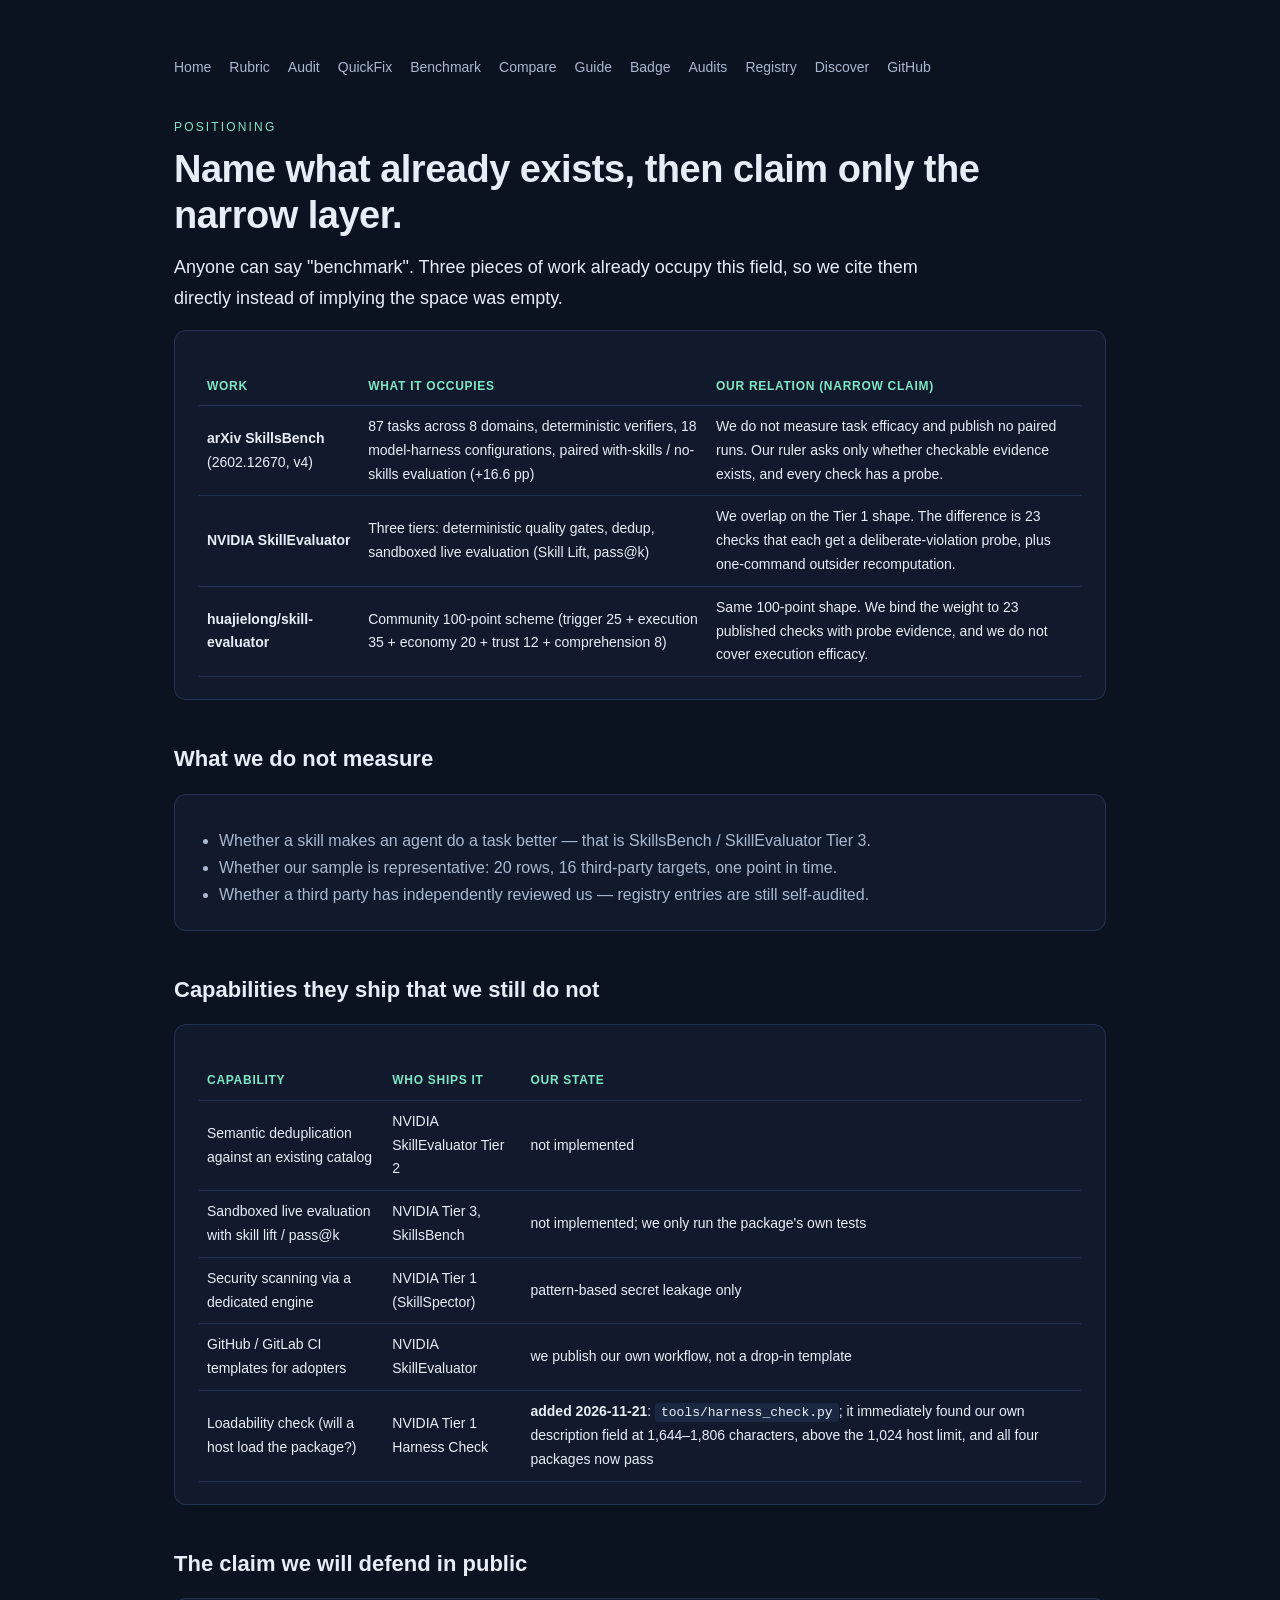
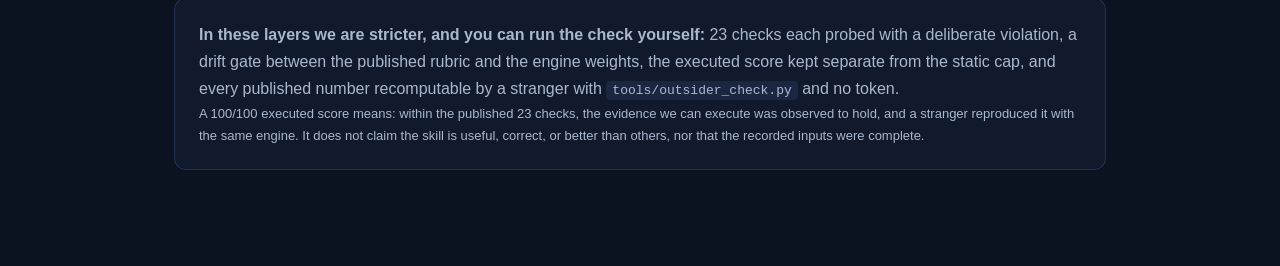
==== skills/lgd-skill-review/docs/positioning.html @ 387d1260 "sync: loadability check, trimmed descriptions, refreshed parity, claim/url gates" ====
<!DOCTYPE html>
<html lang="en">
<head>
<meta charset="utf-8">
<meta name="viewport" content="width=device-width,initial-scale=1">
<title>Positioning — what exists, what we do not claim</title>
<meta name="description" content="Named prior work in skill evaluation, and the narrow layer we can prove on the spot.">
<link rel="canonical" href="https://zhaoxinghua09-cell.github.io/lgd-skill-review/positioning.html">
<meta property="og:title" content="Positioning — what exists, what we do not claim">
<meta property="og:description" content="Named prior work in skill evaluation, and the narrow layer we can prove on the spot.">
<meta property="og:type" content="website">
<style>
:root{--bg:#0b1220;--card:#111a2c;--line:rgba(122,160,255,.18);--fg:#e8eef8;--mut:#a9b8d0;--acc:#7fe7c4;--warn:#f2a65a}
*{box-sizing:border-box;margin:0;padding:0}
body{background:var(--bg);color:var(--fg);font:16px/1.7 -apple-system,"Segoe UI","Microsoft YaHei",Arial,sans-serif}
.wrap{max-width:980px;margin:0 auto;padding:56px 24px 96px}
nav{display:flex;gap:18px;flex-wrap:wrap;font-size:14px;color:var(--mut);margin-bottom:36px}
nav a{color:var(--mut);text-decoration:none;border-bottom:1px solid transparent}
nav a:hover{color:var(--acc);border-color:var(--acc)}
.kick{color:var(--acc);letter-spacing:.18em;text-transform:uppercase;font-size:12px}
h1{font-size:38px;line-height:1.2;margin:10px 0 14px;letter-spacing:-.5px}
h2{font-size:22px;margin:40px 0 12px}
h3{font-size:16px;margin:20px 0 8px}
p,li{color:var(--mut)}
.lead{font-size:18px;color:var(--fg);max-width:760px}
.card{background:var(--card);border:1px solid var(--line);border-radius:12px;padding:22px 24px;margin-top:16px}
table{width:100%;border-collapse:collapse;margin-top:14px;font-size:14px}
th,td{text-align:left;padding:9px 8px;border-bottom:1px solid var(--line)}
th{color:var(--acc);font-weight:600;letter-spacing:.06em;font-size:12px;text-transform:uppercase}
td.num{text-align:right;font-variant-numeric:tabular-nums;width:64px}
.bad{color:var(--warn)} .good{color:var(--acc)}
code{background:rgba(88,124,200,.14);padding:2px 6px;border-radius:4px;font-size:13px}
pre{background:#0a0f1a;border:1px solid var(--line);border-radius:10px;padding:16px;overflow-x:auto;margin-top:12px}
pre code{background:none;padding:0}
ul{margin:10px 0 0 20px}
.tag{display:inline-block;font-size:12px;color:var(--acc);border:1px solid rgba(127,231,196,.4);border-radius:4px;padding:3px 8px;margin:4px 6px 0 0}
.a{color:var(--acc);text-decoration:none}
.foot{margin-top:56px;padding-top:22px;border-top:1px solid var(--line);font-size:13px;color:#6f86a6}
</style>
<script type="application/ld+json">{
  "@context":"https://schema.org",
  "@type":"SoftwareApplication",
  "name":"lgd-skill-review",
  "applicationCategory":"DeveloperApplication",
  "operatingSystem":"Any",
  "description":"Six-dimension verifiability auditor for agent skills. Every deduction cites evidence; every result includes a remediation order.",
  "url":"https://zhaoxinghua09-cell.github.io/lgd-skill-review/",
  "codeRepository":"https://github.com/zhaoxinghua09-cell/lgd-skill-review",
  "license":"https://opensource.org/licenses/MIT",
  "offers":{"@type":"Offer","price":"0","priceCurrency":"USD"}
}</script>

</head>
<body>
<div class="wrap">
<nav>
<a href="./index.html">Home</a>
<a href="./rubric.html">Rubric</a>
<a href="./skill-review.html">Audit</a>
<a href="./quickfix.html">QuickFix</a>
<a href="./benchmark.html">Benchmark</a>
<a href="./compare.html">Compare</a>
<a href="./guide.html">Guide</a>
<a href="./badge.html">Badge</a>
<a href="./audits.html">Audits</a>
<a href="./registry.html">Registry</a>
<a href="./discover.html">Discover</a>
<a href="https://github.com/zhaoxinghua09-cell/lgd-skill-review">GitHub</a>
</nav>

<div class="kick">positioning</div>
<h1>Name what already exists, then claim only the narrow layer.</h1>
<p class="lead">Anyone can say "benchmark". Three pieces of work already occupy this field, so we cite them
directly instead of implying the space was empty.</p>
<div class="card"><table>
<tr><th>work</th><th>what it occupies</th><th>our relation (narrow claim)</th></tr>
<tr><td><b>arXiv SkillsBench</b> (2602.12670, v4)</td><td>87 tasks across 8 domains, deterministic
verifiers, 18 model-harness configurations, paired with-skills / no-skills evaluation (+16.6 pp)</td>
<td>We do not measure task efficacy and publish no paired runs. Our ruler asks only whether checkable
evidence exists, and every check has a probe.</td></tr>
<tr><td><b>NVIDIA SkillEvaluator</b></td><td>Three tiers: deterministic quality gates, dedup, sandboxed live
evaluation (Skill Lift, pass@k)</td><td>We overlap on the Tier 1 shape. The difference is 23 checks that each
get a deliberate-violation probe, plus one-command outsider recomputation.</td></tr>
<tr><td><b>huajielong/skill-evaluator</b></td><td>Community 100-point scheme (trigger 25 + execution 35 +
economy 20 + trust 12 + comprehension 8)</td><td>Same 100-point shape. We bind the weight to 23 published
checks with probe evidence, and we do not cover execution efficacy.</td></tr>
</table></div>

<h2>What we do not measure</h2>
<div class="card"><ul>
<li>Whether a skill makes an agent do a task better — that is SkillsBench / SkillEvaluator Tier 3.</li>
<li>Whether our sample is representative: 20 rows, 16 third-party targets, one point in time.</li>
<li>Whether a third party has independently reviewed us — registry entries are still self-audited.</li>
</ul></div>

<h2>Capabilities they ship that we still do not</h2>
<div class="card"><table>
<tr><th>capability</th><th>who ships it</th><th>our state</th></tr>
<tr><td>Semantic deduplication against an existing catalog</td><td>NVIDIA SkillEvaluator Tier 2</td>
<td>not implemented</td></tr>
<tr><td>Sandboxed live evaluation with skill lift / pass@k</td><td>NVIDIA Tier 3, SkillsBench</td>
<td>not implemented; we only run the package's own tests</td></tr>
<tr><td>Security scanning via a dedicated engine</td><td>NVIDIA Tier 1 (SkillSpector)</td>
<td>pattern-based secret leakage only</td></tr>
<tr><td>GitHub / GitLab CI templates for adopters</td><td>NVIDIA SkillEvaluator</td>
<td>we publish our own workflow, not a drop-in template</td></tr>
<tr><td>Loadability check (will a host load the package?)</td><td>NVIDIA Tier 1 Harness Check</td>
<td><b>added 2026-11-21</b>: <code>tools/harness_check.py</code>; it immediately found our own
description field at 1,644–1,806 characters, above the 1,024 host limit, and all four packages now pass</td></tr>
</table></div>

<h2>The claim we will defend in public</h2>
<div class="card"><p><b>In these layers we are stricter, and you can run the check yourself:</b> 23 checks each
probed with a deliberate violation, a drift gate between the published rubric and the engine weights, the
executed score kept separate from the static cap, and every published number recomputable by a stranger with
<code>tools/outsider_check.py</code> and no token.</p>
<p style="font-size:13px">A 100/100 executed score means: within the published 23 checks, the evidence we can
execute was observed to hold, and a stranger reproduced it with the same engine. It does not claim the skill
is useful, correct, or better than others, nor that the recorded inputs were complete.</p></div>
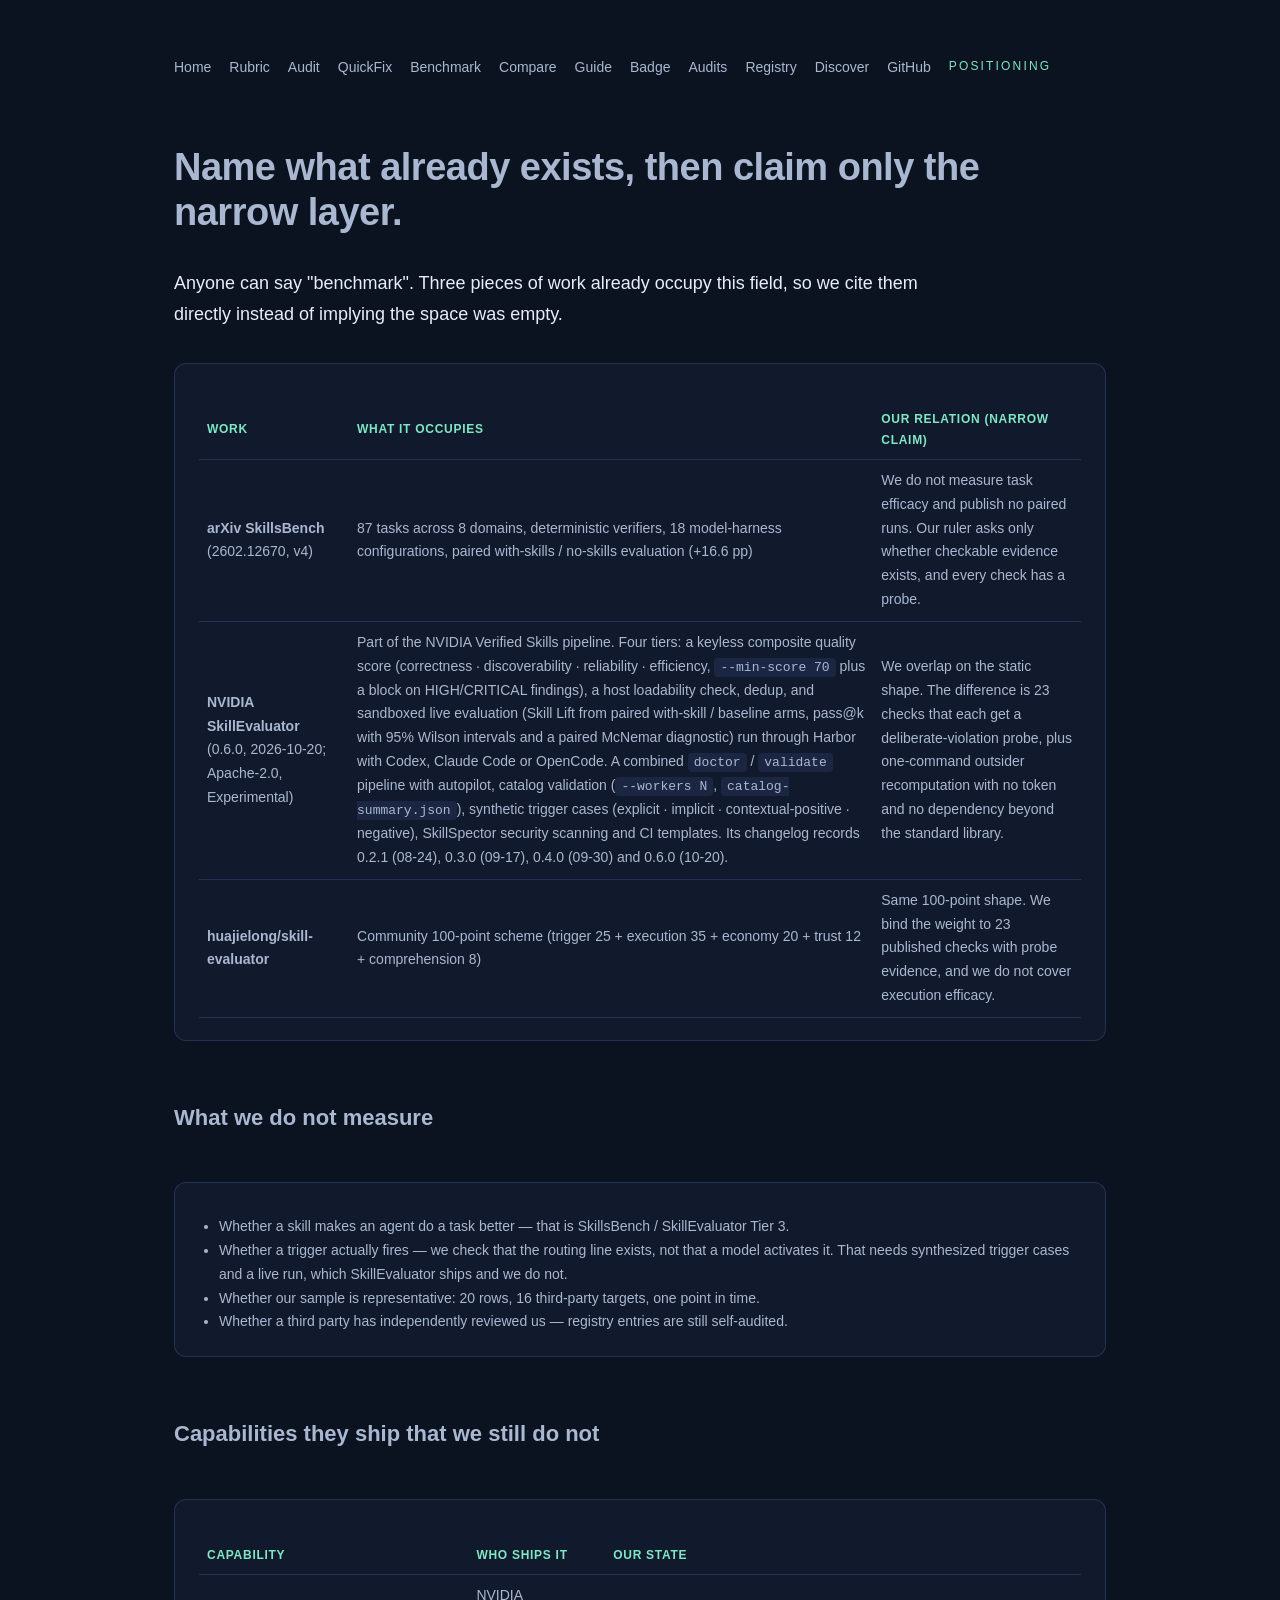
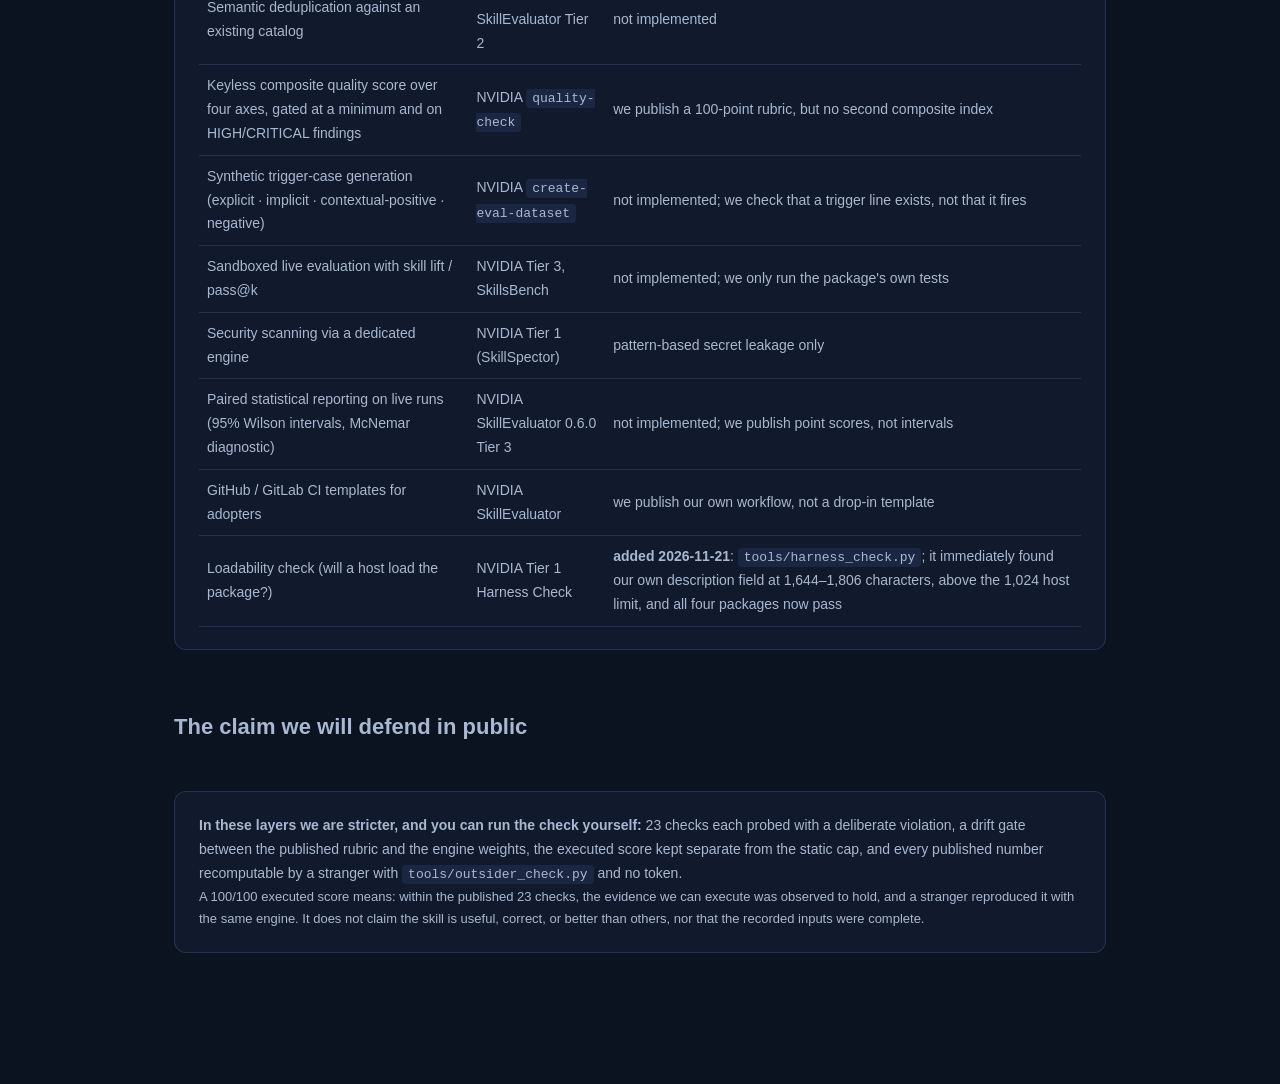
==== commit 78408c8e: "sync(lock): refresh four skills to current release and re-sign (seq 2)" ====
--- a/skills/lgd-skill-review/docs/positioning.html
+++ b/skills/lgd-skill-review/docs/positioning.html
@@ -9,34 +9,7 @@
 <meta property="og:title" content="Positioning — what exists, what we do not claim">
 <meta property="og:description" content="Named prior work in skill evaluation, and the narrow layer we can prove on the spot.">
 <meta property="og:type" content="website">
-<style>
-:root{--bg:#0b1220;--card:#111a2c;--line:rgba(122,160,255,.18);--fg:#e8eef8;--mut:#a9b8d0;--acc:#7fe7c4;--warn:#f2a65a}
-*{box-sizing:border-box;margin:0;padding:0}
-body{background:var(--bg);color:var(--fg);font:16px/1.7 -apple-system,"Segoe UI","Microsoft YaHei",Arial,sans-serif}
-.wrap{max-width:980px;margin:0 auto;padding:56px 24px 96px}
-nav{display:flex;gap:18px;flex-wrap:wrap;font-size:14px;color:var(--mut);margin-bottom:36px}
-nav a{color:var(--mut);text-decoration:none;border-bottom:1px solid transparent}
-nav a:hover{color:var(--acc);border-color:var(--acc)}
-.kick{color:var(--acc);letter-spacing:.18em;text-transform:uppercase;font-size:12px}
-h1{font-size:38px;line-height:1.2;margin:10px 0 14px;letter-spacing:-.5px}
-h2{font-size:22px;margin:40px 0 12px}
-h3{font-size:16px;margin:20px 0 8px}
-p,li{color:var(--mut)}
-.lead{font-size:18px;color:var(--fg);max-width:760px}
-.card{background:var(--card);border:1px solid var(--line);border-radius:12px;padding:22px 24px;margin-top:16px}
-table{width:100%;border-collapse:collapse;margin-top:14px;font-size:14px}
-th,td{text-align:left;padding:9px 8px;border-bottom:1px solid var(--line)}
-th{color:var(--acc);font-weight:600;letter-spacing:.06em;font-size:12px;text-transform:uppercase}
-td.num{text-align:right;font-variant-numeric:tabular-nums;width:64px}
-.bad{color:var(--warn)} .good{color:var(--acc)}
-code{background:rgba(88,124,200,.14);padding:2px 6px;border-radius:4px;font-size:13px}
-pre{background:#0a0f1a;border:1px solid var(--line);border-radius:10px;padding:16px;overflow-x:auto;margin-top:12px}
-pre code{background:none;padding:0}
-ul{margin:10px 0 0 20px}
-.tag{display:inline-block;font-size:12px;color:var(--acc);border:1px solid rgba(127,231,196,.4);border-radius:4px;padding:3px 8px;margin:4px 6px 0 0}
-.a{color:var(--acc);text-decoration:none}
-.foot{margin-top:56px;padding-top:22px;border-top:1px solid var(--line);font-size:13px;color:#6f86a6}
-</style>
+<link rel="stylesheet" href="assets/site.css">
 <script type="application/ld+json">{
   "@context":"https://schema.org",
   "@type":"SoftwareApplication",
@@ -54,19 +27,7 @@
 <body>
 <div class="wrap">
 <nav>
-<a href="./index.html">Home</a>
-<a href="./rubric.html">Rubric</a>
-<a href="./skill-review.html">Audit</a>
-<a href="./quickfix.html">QuickFix</a>
-<a href="./benchmark.html">Benchmark</a>
-<a href="./compare.html">Compare</a>
-<a href="./guide.html">Guide</a>
-<a href="./badge.html">Badge</a>
-<a href="./audits.html">Audits</a>
-<a href="./registry.html">Registry</a>
-<a href="./discover.html">Discover</a>
-<a href="https://github.com/zhaoxinghua09-cell/lgd-skill-review">GitHub</a>
-</nav>
+<nav><a href="./index.html">Home</a><a href="./rubric.html">Rubric</a><a href="./skill-review.html">Audit</a><a href="./quickfix.html">QuickFix</a><a href="./benchmark.html">Benchmark</a><a href="./compare.html">Compare</a><a href="./guide.html">Guide</a><a href="./badge.html">Badge</a><a href="./audits.html">Audits</a><a href="./registry.html">Registry</a><a href="./discover.html">Discover</a><a href="https://github.com/zhaoxinghua09-cell/lgd-skill-review">GitHub</a></nav>
 
 <div class="kick">positioning</div>
 <h1>Name what already exists, then claim only the narrow layer.</h1>
@@ -78,9 +39,17 @@
 verifiers, 18 model-harness configurations, paired with-skills / no-skills evaluation (+16.6 pp)</td>
 <td>We do not measure task efficacy and publish no paired runs. Our ruler asks only whether checkable
 evidence exists, and every check has a probe.</td></tr>
-<tr><td><b>NVIDIA SkillEvaluator</b></td><td>Three tiers: deterministic quality gates, dedup, sandboxed live
-evaluation (Skill Lift, pass@k)</td><td>We overlap on the Tier 1 shape. The difference is 23 checks that each
-get a deliberate-violation probe, plus one-command outsider recomputation.</td></tr>
+<tr><td><b>NVIDIA SkillEvaluator</b> (0.6.0, 2026-10-20; Apache-2.0, Experimental)</td><td>Part of the
+NVIDIA Verified Skills pipeline. Four tiers: a keyless composite quality score (correctness · discoverability
+· reliability · efficiency, <code>--min-score 70</code> plus a block on HIGH/CRITICAL findings), a host
+loadability check, dedup, and sandboxed live evaluation (Skill Lift from paired with-skill / baseline arms,
+pass@k with 95% Wilson intervals and a paired McNemar diagnostic) run through Harbor with Codex, Claude Code
+or OpenCode. A combined <code>doctor</code> / <code>validate</code> pipeline with autopilot, catalog validation
+(<code>--workers N</code>, <code>catalog-summary.json</code>), synthetic trigger cases (explicit · implicit ·
+contextual-positive · negative), SkillSpector security scanning and CI templates. Its changelog records
+0.2.1 (08-24), 0.3.0 (09-17), 0.4.0 (09-30) and 0.6.0 (10-20).</td><td>We overlap on the static shape. The
+difference is 23 checks that each get a deliberate-violation probe, plus one-command outsider recomputation
+with no token and no dependency beyond the standard library.</td></tr>
 <tr><td><b>huajielong/skill-evaluator</b></td><td>Community 100-point scheme (trigger 25 + execution 35 +
 economy 20 + trust 12 + comprehension 8)</td><td>Same 100-point shape. We bind the weight to 23 published
 checks with probe evidence, and we do not cover execution efficacy.</td></tr>
@@ -89,6 +58,8 @@
 <h2>What we do not measure</h2>
 <div class="card"><ul>
 <li>Whether a skill makes an agent do a task better — that is SkillsBench / SkillEvaluator Tier 3.</li>
+<li>Whether a trigger actually fires — we check that the routing line exists, not that a model activates it.
+That needs synthesized trigger cases and a live run, which SkillEvaluator ships and we do not.</li>
 <li>Whether our sample is representative: 20 rows, 16 third-party targets, one point in time.</li>
 <li>Whether a third party has independently reviewed us — registry entries are still self-audited.</li>
 </ul></div>
@@ -98,10 +69,17 @@
 <tr><th>capability</th><th>who ships it</th><th>our state</th></tr>
 <tr><td>Semantic deduplication against an existing catalog</td><td>NVIDIA SkillEvaluator Tier 2</td>
 <td>not implemented</td></tr>
+<tr><td>Keyless composite quality score over four axes, gated at a minimum and on HIGH/CRITICAL findings</td>
+<td>NVIDIA <code>quality-check</code></td><td>we publish a 100-point rubric, but no second composite index</td></tr>
+<tr><td>Synthetic trigger-case generation (explicit · implicit · contextual-positive · negative)</td>
+<td>NVIDIA <code>create-eval-dataset</code></td><td>not implemented; we check that a trigger line exists, not
+that it fires</td></tr>
 <tr><td>Sandboxed live evaluation with skill lift / pass@k</td><td>NVIDIA Tier 3, SkillsBench</td>
 <td>not implemented; we only run the package's own tests</td></tr>
 <tr><td>Security scanning via a dedicated engine</td><td>NVIDIA Tier 1 (SkillSpector)</td>
 <td>pattern-based secret leakage only</td></tr>
+<tr><td>Paired statistical reporting on live runs (95% Wilson intervals, McNemar diagnostic)</td>
+<td>NVIDIA SkillEvaluator 0.6.0 Tier 3</td><td>not implemented; we publish point scores, not intervals</td></tr>
 <tr><td>GitHub / GitLab CI templates for adopters</td><td>NVIDIA SkillEvaluator</td>
 <td>we publish our own workflow, not a drop-in template</td></tr>
 <tr><td>Loadability check (will a host load the package?)</td><td>NVIDIA Tier 1 Harness Check</td>
--- a/skills/lgd-skill-review/docs/assets/site.css
+++ b/skills/lgd-skill-review/docs/assets/site.css
@@ -0,0 +1,26 @@
+:root{--bg:#0b1220;--card:#111a2c;--line:rgba(122,160,255,.18);--fg:#e8eef8;--mut:#a9b8d0;--acc:#7fe7c4;--warn:#f2a65a}
+*{box-sizing:border-box;margin:0;padding:0}
+body{background:var(--bg);color:var(--fg);font:16px/1.7 -apple-system,"Segoe UI","Microsoft YaHei",Arial,sans-serif}
+.wrap{max-width:980px;margin:0 auto;padding:56px 24px 96px}
+nav{display:flex;gap:18px;flex-wrap:wrap;font-size:14px;color:var(--mut);margin-bottom:36px}
+nav a{color:var(--mut);text-decoration:none;border-bottom:1px solid transparent}
+nav a:hover{color:var(--acc);border-color:var(--acc)}
+.kick{color:var(--acc);letter-spacing:.18em;text-transform:uppercase;font-size:12px}
+h1{font-size:38px;line-height:1.2;margin:10px 0 14px;letter-spacing:-.5px}
+h2{font-size:22px;margin:40px 0 12px}
+h3{font-size:16px;margin:20px 0 8px}
+p,li{color:var(--mut)}
+.lead{font-size:18px;color:var(--fg);max-width:760px}
+.card{background:var(--card);border:1px solid var(--line);border-radius:12px;padding:22px 24px;margin-top:16px}
+table{width:100%;border-collapse:collapse;margin-top:14px;font-size:14px}
+th,td{text-align:left;padding:9px 8px;border-bottom:1px solid var(--line)}
+th{color:var(--acc);font-weight:600;letter-spacing:.06em;font-size:12px;text-transform:uppercase}
+td.num{text-align:right;font-variant-numeric:tabular-nums;width:64px}
+.bad{color:var(--warn)} .good{color:var(--acc)}
+code{background:rgba(88,124,200,.14);padding:2px 6px;border-radius:4px;font-size:13px}
+pre{background:#0a0f1a;border:1px solid var(--line);border-radius:10px;padding:16px;overflow-x:auto;margin-top:12px}
+pre code{background:none;padding:0}
+ul{margin:10px 0 0 20px}
+.tag{display:inline-block;font-size:12px;color:var(--acc);border:1px solid rgba(127,231,196,.4);border-radius:4px;padding:3px 8px;margin:4px 6px 0 0}
+.a{color:var(--acc);text-decoration:none}
+.foot{margin-top:56px;padding-top:22px;border-top:1px solid var(--line);font-size:13px;color:#6f86a6}
